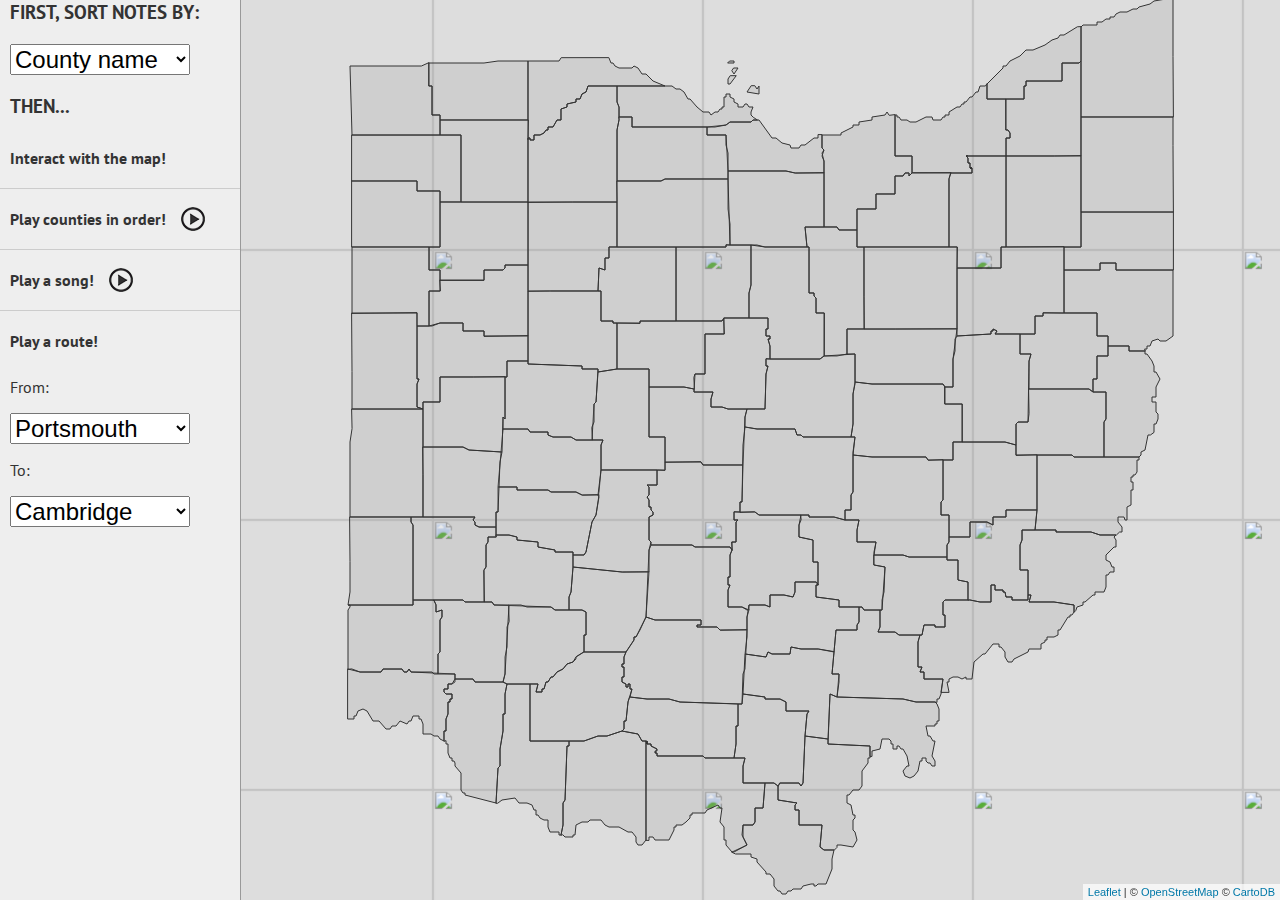
==== piano.html @ 8d56ea4f "Well a whole buncha stuff" ====
<html>
<head>
  <title>Ohio is a Piano</title>
  <link rel='stylesheet' href='leaflet/leaflet.css' />
  <link rel='stylesheet' href='piano.css' />
  <link href='https://fonts.googleapis.com/css?family=PT+Sans:400,700' rel='stylesheet' type='text/css'>
</head>
<body>
  <div id='wrapper'>
    <div id='ui'>
      <h3>First, sort notes by:</h3>
      <section id='sort'>
        <select id='sort-field'></select>
      </section>
      <h3>Then...</h3>
      <section id='interact'>
        <h4>Interact with the map!</h4>
      </section>
      <section id='order'>
        <h4>Play counties in order!</h4><div class='play'></div>
      </section>
      <section id='song'>
        <h4>Play a song!</h4><div class='play'></div>
      </section>
      <section>
        <h4 id='route'>Play a route!</h4>
        <p>From:</p>
        <select id='from'></select>
        <p>To:</p>
        <select id='to'></select>
      </section>
    </div>
    <div id='map'></div>
  </div>

  <script src='jquery/jquery-2.2.1.min.js'></script>
  <script src='lib/papaparse.min.js'></script>
  <script src='leaflet/leaflet.js'></script>
  <script src='lib/leaflet-pip.min.js'></script>
  <script src='song.js'></script>
  <script src='cities.js'></script>
  <script src='counties.js'></script>
  <script src='piano.js'></script>
</body>
</html>
---- leaflet/leaflet.css ----
/* required styles */

.leaflet-pane,
.leaflet-tile,
.leaflet-marker-icon,
.leaflet-marker-shadow,
.leaflet-tile-container,
.leaflet-map-pane svg,
.leaflet-map-pane canvas,
.leaflet-zoom-box,
.leaflet-image-layer,
.leaflet-layer {
	position: absolute;
	left: 0;
	top: 0;
	}
.leaflet-container {
	overflow: hidden;
	-ms-touch-action: none;
	touch-action: none;
	}
.leaflet-tile,
.leaflet-marker-icon,
.leaflet-marker-shadow {
	-webkit-user-select: none;
	   -moz-user-select: none;
	        user-select: none;
	  -webkit-user-drag: none;
	}
/* Safari renders non-retina tile on retina better with this, but Chrome is worse */
.leaflet-safari .leaflet-tile {
	image-rendering: -webkit-optimize-contrast;
	}
/* hack that prevents hw layers "stretching" when loading new tiles */
.leaflet-safari .leaflet-tile-container {
	width: 1600px;
	height: 1600px;
	-webkit-transform-origin: 0 0;
	}
.leaflet-marker-icon,
.leaflet-marker-shadow {
	display: block;
	}
/* .leaflet-container svg: reset svg max-width decleration shipped in Joomla! (joomla.org) 3.x */
/* .leaflet-container img: map is broken in FF if you have max-width: 100% on tiles */
.leaflet-container .leaflet-overlay-pane svg,
.leaflet-container .leaflet-marker-pane img,
.leaflet-container .leaflet-tile-pane img,
.leaflet-container img.leaflet-image-layer {
	max-width: none !important;
	}
.leaflet-tile {
	filter: inherit;
	visibility: hidden;
	}
.leaflet-tile-loaded {
	visibility: inherit;
	}
.leaflet-zoom-box {
	width: 0;
	height: 0;
	-moz-box-sizing: border-box;
	     box-sizing: border-box;
	z-index: 800;
	}
/* workaround for https://bugzilla.mozilla.org/show_bug.cgi?id=888319 */
.leaflet-overlay-pane svg {
	-moz-user-select: none;
	}

.leaflet-pane         { z-index: 400; }

.leaflet-tile-pane    { z-index: 200; }
.leaflet-overlay-pane { z-index: 400; }
.leaflet-shadow-pane  { z-index: 500; }
.leaflet-marker-pane  { z-index: 600; }
.leaflet-popup-pane   { z-index: 700; }

.leaflet-map-pane canvas { z-index: 100; }
.leaflet-map-pane svg    { z-index: 200; }

.leaflet-vml-shape {
	width: 1px;
	height: 1px;
	}
.lvml {
	behavior: url(#default#VML);
	display: inline-block;
	position: absolute;
	}


/* control positioning */

.leaflet-control {
	position: relative;
	z-index: 800;
	pointer-events: auto;
	}
.leaflet-top,
.leaflet-bottom {
	position: absolute;
	z-index: 1000;
	pointer-events: none;
	}
.leaflet-top {
	top: 0;
	}
.leaflet-right {
	right: 0;
	}
.leaflet-bottom {
	bottom: 0;
	}
.leaflet-left {
	left: 0;
	}
.leaflet-control {
	float: left;
	clear: both;
	}
.leaflet-right .leaflet-control {
	float: right;
	}
.leaflet-top .leaflet-control {
	margin-top: 10px;
	}
.leaflet-bottom .leaflet-control {
	margin-bottom: 10px;
	}
.leaflet-left .leaflet-control {
	margin-left: 10px;
	}
.leaflet-right .leaflet-control {
	margin-right: 10px;
	}


/* zoom and fade animations */

.leaflet-fade-anim .leaflet-tile {
	will-change: opacity;
	}
.leaflet-fade-anim .leaflet-popup {
	opacity: 0;
	-webkit-transition: opacity 0.2s linear;
	   -moz-transition: opacity 0.2s linear;
	     -o-transition: opacity 0.2s linear;
	        transition: opacity 0.2s linear;
	}
.leaflet-fade-anim .leaflet-map-pane .leaflet-popup {
	opacity: 1;
	}
.leaflet-zoom-animated {
	-webkit-transform-origin: 0 0;
	    -ms-transform-origin: 0 0;
	        transform-origin: 0 0;
	}
.leaflet-zoom-anim .leaflet-zoom-animated {
	will-change: transform;
	}
.leaflet-zoom-anim .leaflet-zoom-animated {
	-webkit-transition: -webkit-transform 0.25s cubic-bezier(0,0,0.25,1);
	   -moz-transition:    -moz-transform 0.25s cubic-bezier(0,0,0.25,1);
	     -o-transition:      -o-transform 0.25s cubic-bezier(0,0,0.25,1);
	        transition:         transform 0.25s cubic-bezier(0,0,0.25,1);
	}
.leaflet-zoom-anim .leaflet-tile,
.leaflet-pan-anim .leaflet-tile {
	-webkit-transition: none;
	   -moz-transition: none;
	     -o-transition: none;
	        transition: none;
	}

.leaflet-zoom-anim .leaflet-zoom-hide {
	visibility: hidden;
	}


/* cursors */

.leaflet-interactive {
	cursor: pointer;
	}
.leaflet-grab {
	cursor: -webkit-grab;
	cursor:    -moz-grab;
	}
.leaflet-crosshair,
.leaflet-crosshair .leaflet-interactive {
	cursor: crosshair;
	}
.leaflet-popup-pane,
.leaflet-control {
	cursor: auto;
	}
.leaflet-dragging .leaflet-grab,
.leaflet-dragging .leaflet-grab .leaflet-interactive,
.leaflet-dragging .leaflet-marker-draggable {
	cursor: move;
	cursor: -webkit-grabbing;
	cursor:    -moz-grabbing;
	}


/* visual tweaks */

.leaflet-container {
	background: #ddd;
	outline: 0;
	}
.leaflet-container a {
	color: #0078A8;
	}
.leaflet-container a.leaflet-active {
	outline: 2px solid orange;
	}
.leaflet-zoom-box {
	border: 2px dotted #38f;
	background: rgba(255,255,255,0.5);
	}


/* general typography */
.leaflet-container {
	font: 12px/1.5 "Helvetica Neue", Arial, Helvetica, sans-serif;
	}


/* general toolbar styles */

.leaflet-bar {
	box-shadow: 0 1px 5px rgba(0,0,0,0.65);
	border-radius: 4px;
	}
.leaflet-bar a,
.leaflet-bar a:hover {
	background-color: #fff;
	border-bottom: 1px solid #ccc;
	width: 26px;
	height: 26px;
	line-height: 26px;
	display: block;
	text-align: center;
	text-decoration: none;
	color: black;
	}
.leaflet-bar a,
.leaflet-control-layers-toggle {
	background-position: 50% 50%;
	background-repeat: no-repeat;
	display: block;
	}
.leaflet-bar a:hover {
	background-color: #f4f4f4;
	}
.leaflet-bar a:first-child {
	border-top-left-radius: 4px;
	border-top-right-radius: 4px;
	}
.leaflet-bar a:last-child {
	border-bottom-left-radius: 4px;
	border-bottom-right-radius: 4px;
	border-bottom: none;
	}
.leaflet-bar a.leaflet-disabled {
	cursor: default;
	background-color: #f4f4f4;
	color: #bbb;
	}

.leaflet-touch .leaflet-bar a {
	width: 30px;
	height: 30px;
	line-height: 30px;
	}


/* zoom control */

.leaflet-control-zoom-in,
.leaflet-control-zoom-out {
	font: bold 18px 'Lucida Console', Monaco, monospace;
	text-indent: 1px;
	}
.leaflet-control-zoom-out {
	font-size: 20px;
	}

.leaflet-touch .leaflet-control-zoom-in {
	font-size: 22px;
	}
.leaflet-touch .leaflet-control-zoom-out {
	font-size: 24px;
	}


/* layers control */

.leaflet-control-layers {
	box-shadow: 0 1px 5px rgba(0,0,0,0.4);
	background: #fff;
	border-radius: 5px;
	}
.leaflet-control-layers-toggle {
	background-image: url(images/layers.png);
	width: 36px;
	height: 36px;
	}
.leaflet-retina .leaflet-control-layers-toggle {
	background-image: url(images/layers-2x.png);
	background-size: 26px 26px;
	}
.leaflet-touch .leaflet-control-layers-toggle {
	width: 44px;
	height: 44px;
	}
.leaflet-control-layers .leaflet-control-layers-list,
.leaflet-control-layers-expanded .leaflet-control-layers-toggle {
	display: none;
	}
.leaflet-control-layers-expanded .leaflet-control-layers-list {
	display: block;
	position: relative;
	}
.leaflet-control-layers-expanded {
	padding: 6px 10px 6px 6px;
	color: #333;
	background: #fff;
	}
.leaflet-control-layers-scrollbar {
	overflow-y: scroll;
	padding-right: 5px;
	}
.leaflet-control-layers-selector {
	margin-top: 2px;
	position: relative;
	top: 1px;
	}
.leaflet-control-layers label {
	display: block;
	}
.leaflet-control-layers-separator {
	height: 0;
	border-top: 1px solid #ddd;
	margin: 5px -10px 5px -6px;
	}


/* attribution and scale controls */

.leaflet-container .leaflet-control-attribution {
	background: #fff;
	background: rgba(255, 255, 255, 0.7);
	margin: 0;
	}
.leaflet-control-attribution,
.leaflet-control-scale-line {
	padding: 0 5px;
	color: #333;
	}
.leaflet-control-attribution a {
	text-decoration: none;
	}
.leaflet-control-attribution a:hover {
	text-decoration: underline;
	}
.leaflet-container .leaflet-control-attribution,
.leaflet-container .leaflet-control-scale {
	font-size: 11px;
	}
.leaflet-left .leaflet-control-scale {
	margin-left: 5px;
	}
.leaflet-bottom .leaflet-control-scale {
	margin-bottom: 5px;
	}
.leaflet-control-scale-line {
	border: 2px solid #777;
	border-top: none;
	line-height: 1.1;
	padding: 2px 5px 1px;
	font-size: 11px;
	white-space: nowrap;
	overflow: hidden;
	-moz-box-sizing: border-box;
	     box-sizing: border-box;

	background: #fff;
	background: rgba(255, 255, 255, 0.5);
	}
.leaflet-control-scale-line:not(:first-child) {
	border-top: 2px solid #777;
	border-bottom: none;
	margin-top: -2px;
	}
.leaflet-control-scale-line:not(:first-child):not(:last-child) {
	border-bottom: 2px solid #777;
	}

.leaflet-touch .leaflet-control-attribution,
.leaflet-touch .leaflet-control-layers,
.leaflet-touch .leaflet-bar {
	box-shadow: none;
	}
.leaflet-touch .leaflet-control-layers,
.leaflet-touch .leaflet-bar {
	border: 2px solid rgba(0,0,0,0.2);
	background-clip: padding-box;
	}


/* popup */

.leaflet-popup {
	position: absolute;
	text-align: center;
	}
.leaflet-popup-content-wrapper {
	padding: 1px;
	text-align: left;
	border-radius: 12px;
	}
.leaflet-popup-content {
	margin: 13px 19px;
	line-height: 1.4;
	}
.leaflet-popup-content p {
	margin: 18px 0;
	}
.leaflet-popup-tip-container {
	margin: 0 auto;
	width: 40px;
	height: 20px;
	position: relative;
	overflow: hidden;
	}
.leaflet-popup-tip {
	width: 17px;
	height: 17px;
	padding: 1px;

	margin: -10px auto 0;

	-webkit-transform: rotate(45deg);
	   -moz-transform: rotate(45deg);
	    -ms-transform: rotate(45deg);
	     -o-transform: rotate(45deg);
	        transform: rotate(45deg);
	}
.leaflet-popup-content-wrapper,
.leaflet-popup-tip {
	background: white;
	color: #333;
	box-shadow: 0 3px 14px rgba(0,0,0,0.4);
	}
.leaflet-container a.leaflet-popup-close-button {
	position: absolute;
	top: 0;
	right: 0;
	padding: 4px 4px 0 0;
	border: none;
	text-align: center;
	width: 18px;
	height: 14px;
	font: 16px/14px Tahoma, Verdana, sans-serif;
	color: #c3c3c3;
	text-decoration: none;
	font-weight: bold;
	background: transparent;
	}
.leaflet-container a.leaflet-popup-close-button:hover {
	color: #999;
	}
.leaflet-popup-scrolled {
	overflow: auto;
	border-bottom: 1px solid #ddd;
	border-top: 1px solid #ddd;
	}

.leaflet-oldie .leaflet-popup-content-wrapper {
	zoom: 1;
	}
.leaflet-oldie .leaflet-popup-tip {
	width: 24px;
	margin: 0 auto;

	-ms-filter: "progid:DXImageTransform.Microsoft.Matrix(M11=0.70710678, M12=0.70710678, M21=-0.70710678, M22=0.70710678)";
	filter: progid:DXImageTransform.Microsoft.Matrix(M11=0.70710678, M12=0.70710678, M21=-0.70710678, M22=0.70710678);
	}
.leaflet-oldie .leaflet-popup-tip-container {
	margin-top: -1px;
	}

.leaflet-oldie .leaflet-control-zoom,
.leaflet-oldie .leaflet-control-layers,
.leaflet-oldie .leaflet-popup-content-wrapper,
.leaflet-oldie .leaflet-popup-tip {
	border: 1px solid #999;
	}


/* div icon */

.leaflet-div-icon {
	background: #fff;
	border: 1px solid #666;
	}
---- piano.css ----
html, body {
  width: 100%;
  height: 100%;
  margin: 0;
  color: #333;
  font-family: 'PT Sans', sans-serif;
}
#wrapper {
  white-space: nowrap;
  width: 100%;
  height: 100%;
}

#ui {
  width: 240px;
  background-color: #eee;
  height: 100%;
  float: left;
  border-right: 1px solid #999;
}

#map {
  height: 100%;
  margin-left: 240px;
}

#ui section{
  padding: 10px;
  height: 40px;
  border-top: 1px solid #ccc;
}

#ui section#sort, #ui section#interact {
  border-top: none;
}

#ui h3 {
  margin: 0 0 10px 10px;
  text-transform: uppercase;
}

select {
  width: 180px;
  font-size: 24px;
}

#ui section h4 {
  margin: 0;
}

#ui section h4, #ui section > div {
  display: inline-block;
  vertical-align: middle;
  line-height: 40px;
}

#order, #song {
  cursor: pointer;
}

#order h4:hover, #song h4:hover {
  text-decoration: underline;
}

.play {
  height: 24px;
  width: 24px;
  background-image: url(play.png);
  margin-left: 15px;
}

.play:hover {
  background-position: 0 -24px;
}
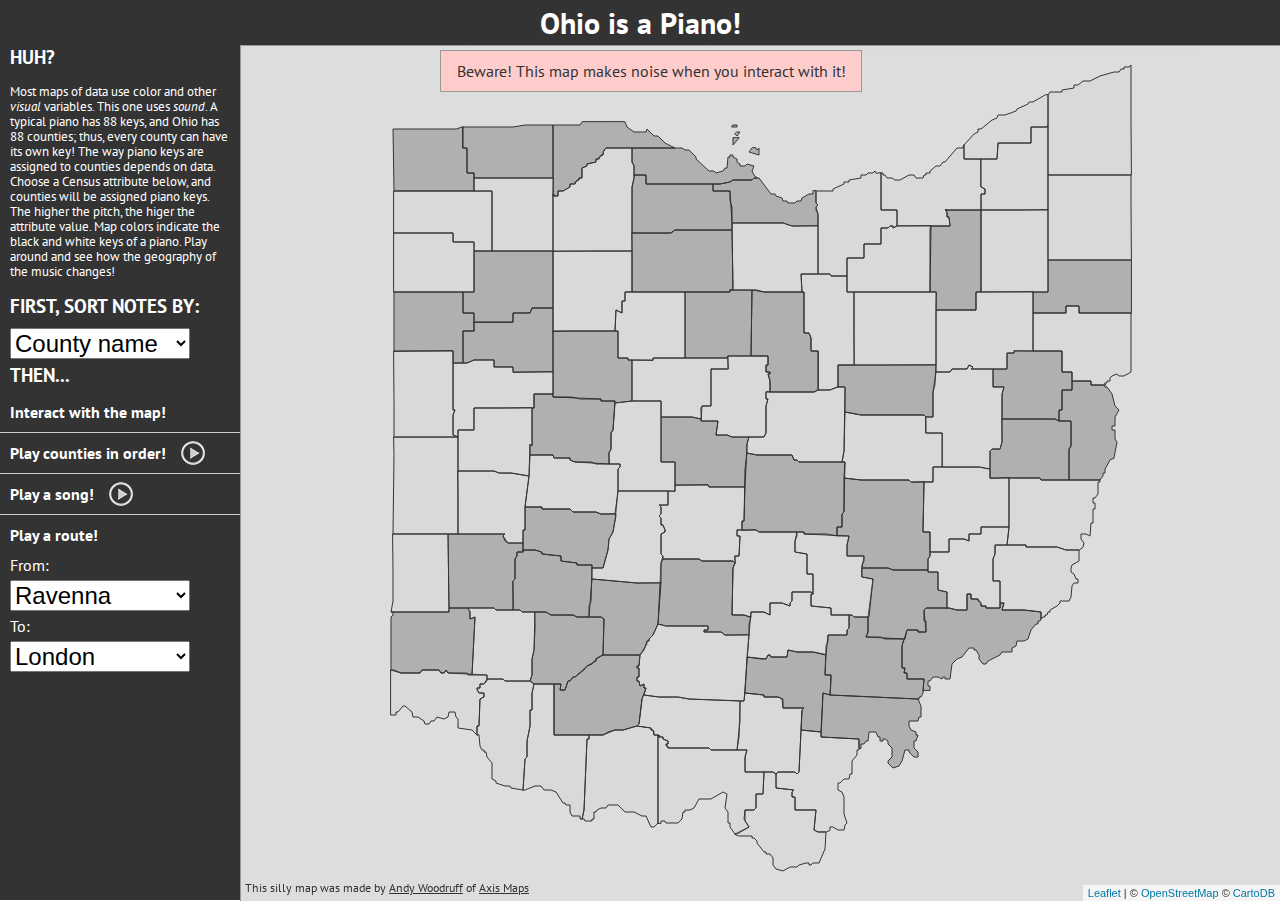
==== commit eeef45b1: "More everything" ====
--- a/piano.html
+++ b/piano.html
@@ -7,7 +7,12 @@
 </head>
 <body>
   <div id='wrapper'>
+    <header>
+      <h1>Ohio is a Piano!</h1>
+    </header>
     <div id='ui'>
+      <h3>Huh?</h3>
+      <p id="about">Most maps of data use color and other <em>visual</em> variables. This one uses <em>sound</em>. A typical piano has 88 keys, and Ohio has 88 counties; thus, every county can have its own key! The way piano keys are assigned to counties depends on data. Choose a Census attribute below, and counties will be assigned piano keys. The higher the pitch, the higer the attribute value. Map colors indicate the black and white keys of a piano. Play around and see how the geography of the music changes!</p>
       <h3>First, sort notes by:</h3>
       <section id='sort'>
         <select id='sort-field'></select>
@@ -22,8 +27,8 @@
       <section id='song'>
         <h4>Play a song!</h4><div class='play'></div>
       </section>
-      <section>
-        <h4 id='route'>Play a route!</h4>
+      <section id='route'>
+        <h4>Play a route!</h4>
         <p>From:</p>
         <select id='from'></select>
         <p>To:</p>
@@ -31,6 +36,8 @@
       </section>
     </div>
     <div id='map'></div>
+    <p id="credit">This silly map was made by <a href="http://andywoodruff.com">Andy Woodruff</a> of <a href="http://axismaps.com">Axis Maps</a></p>
+    <div id="warning">Beware! This map makes noise when you interact with it!</div>
   </div>
 
   <script src='jquery/jquery-2.2.1.min.js'></script>
--- a/piano.css
+++ b/piano.css
@@ -4,6 +4,8 @@
   margin: 0;
   color: #333;
   font-family: 'PT Sans', sans-serif;
+  font-size: 16px;
+  color: white;
 }
 #wrapper {
   white-space: nowrap;
@@ -11,22 +13,36 @@
   height: 100%;
 }
 
+header {
+  height: 45px;
+  background-color: #333;
+}
+
+header h1 {
+  line-height: 45px;
+  font-size: 30px;
+  text-align: center;
+  margin: 0;
+}
+
 #ui {
   width: 240px;
-  background-color: #eee;
-  height: 100%;
+  background-color: #333;
+  height: calc(100% - 45px);
   float: left;
-  border-right: 1px solid #999;
+  overflow: auto;
 }
 
 #map {
-  height: 100%;
+  height: calc(100% - 45px);
   margin-left: 240px;
+  border-top: 1px solid #999;
+  border-left: 1px solid #999;
 }
 
 #ui section{
-  padding: 10px;
-  height: 40px;
+  padding: 5px 10px;
+  height: 30px;
   border-top: 1px solid #ccc;
 }
 
@@ -35,7 +51,7 @@
 }
 
 #ui h3 {
-  margin: 0 0 10px 10px;
+  margin: 0 0 5px 10px;
   text-transform: uppercase;
 }
 
@@ -51,7 +67,7 @@
 #ui section h4, #ui section > div {
   display: inline-block;
   vertical-align: middle;
-  line-height: 40px;
+  line-height: 30px;
 }
 
 #order, #song {
@@ -60,6 +76,17 @@
 
 #order h4:hover, #song h4:hover {
   text-decoration: underline;
+}
+
+#route p, p#about {
+  margin: 5px 0;
+}
+
+p#about {
+  padding: 10px;
+  white-space: normal;
+  font-size: 13px;
+  line-height: 15px;
 }
 
 .play {
@@ -71,4 +98,81 @@
 
 .play:hover {
   background-position: 0 -24px;
+}
+
+p#credit {
+  color: #333;
+  padding: 5px;
+  font-size: 12px;
+  position: absolute;
+  bottom: 0;
+  left: 240px;
+  white-space: normal;
+  z-index: 1000;
+  margin: 0;
+}
+p#credit a {
+  color: #333;
+}
+
+#warning {
+  position: absolute;
+  z-index: 1000;
+  background-color: #fcc;
+  color: #333;
+  width: 400px;
+  padding: 10px;
+  left: 50%;
+  top: 50px;
+  margin-left: -200px;
+  text-align: center;
+  border: 1px solid #999;
+  cursor: pointer;
+}
+
+@media (max-width: 500px) {
+  #ui {
+    float: none;
+    width: 100%;
+    height: 200px;
+  }
+
+  #map {
+    margin-left: 0;
+    height: calc(100% - 200px);
+  }
+
+  #ui section {
+    vertical-align: top;
+    border: none;
+    height: 18px;
+    line-height: 18px;
+    padding: 5px 10px;
+  }
+
+  #ui section h4, #ui section > div {
+    line-height: 18px;
+  }
+
+  #ui h3:first-child, #sort {
+    float: left;
+  }
+
+  #ui section#sort {
+    padding: 0;
+    margin-left: 15px;
+  }
+
+  #ui h3:nth-of-type(2) {
+    clear: left;
+  }
+
+  #ui section#route {
+    float: right;
+    margin-top: -84px;
+  }
+
+  .play {
+    display: none;
+  }
 }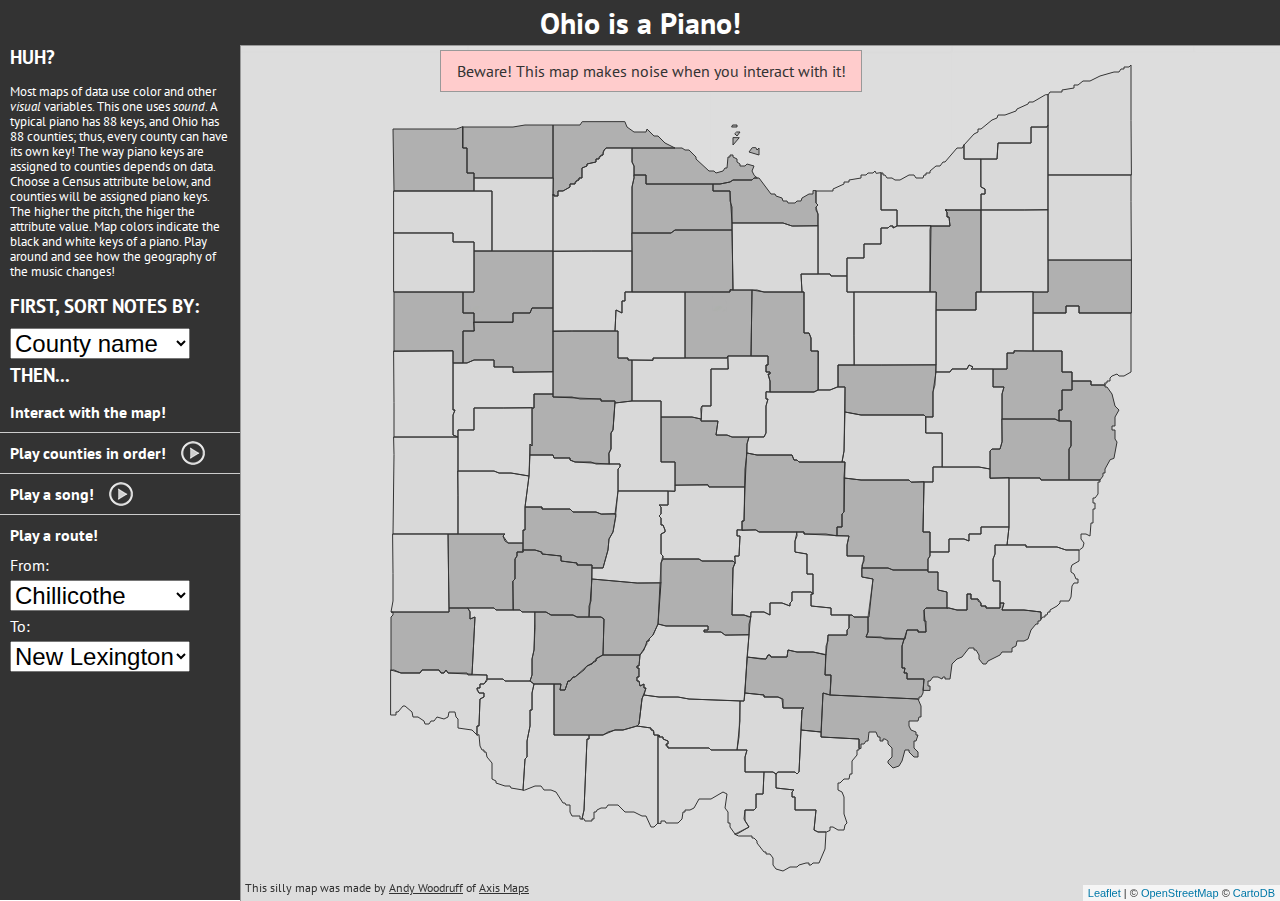
==== commit 1eab3031: "Trying to get dang html to update" ====
--- a/piano.html
+++ b/piano.html
@@ -48,5 +48,6 @@
   <script src='cities.js'></script>
   <script src='counties.js'></script>
   <script src='piano.js'></script>
+  
 </body>
 </html>
